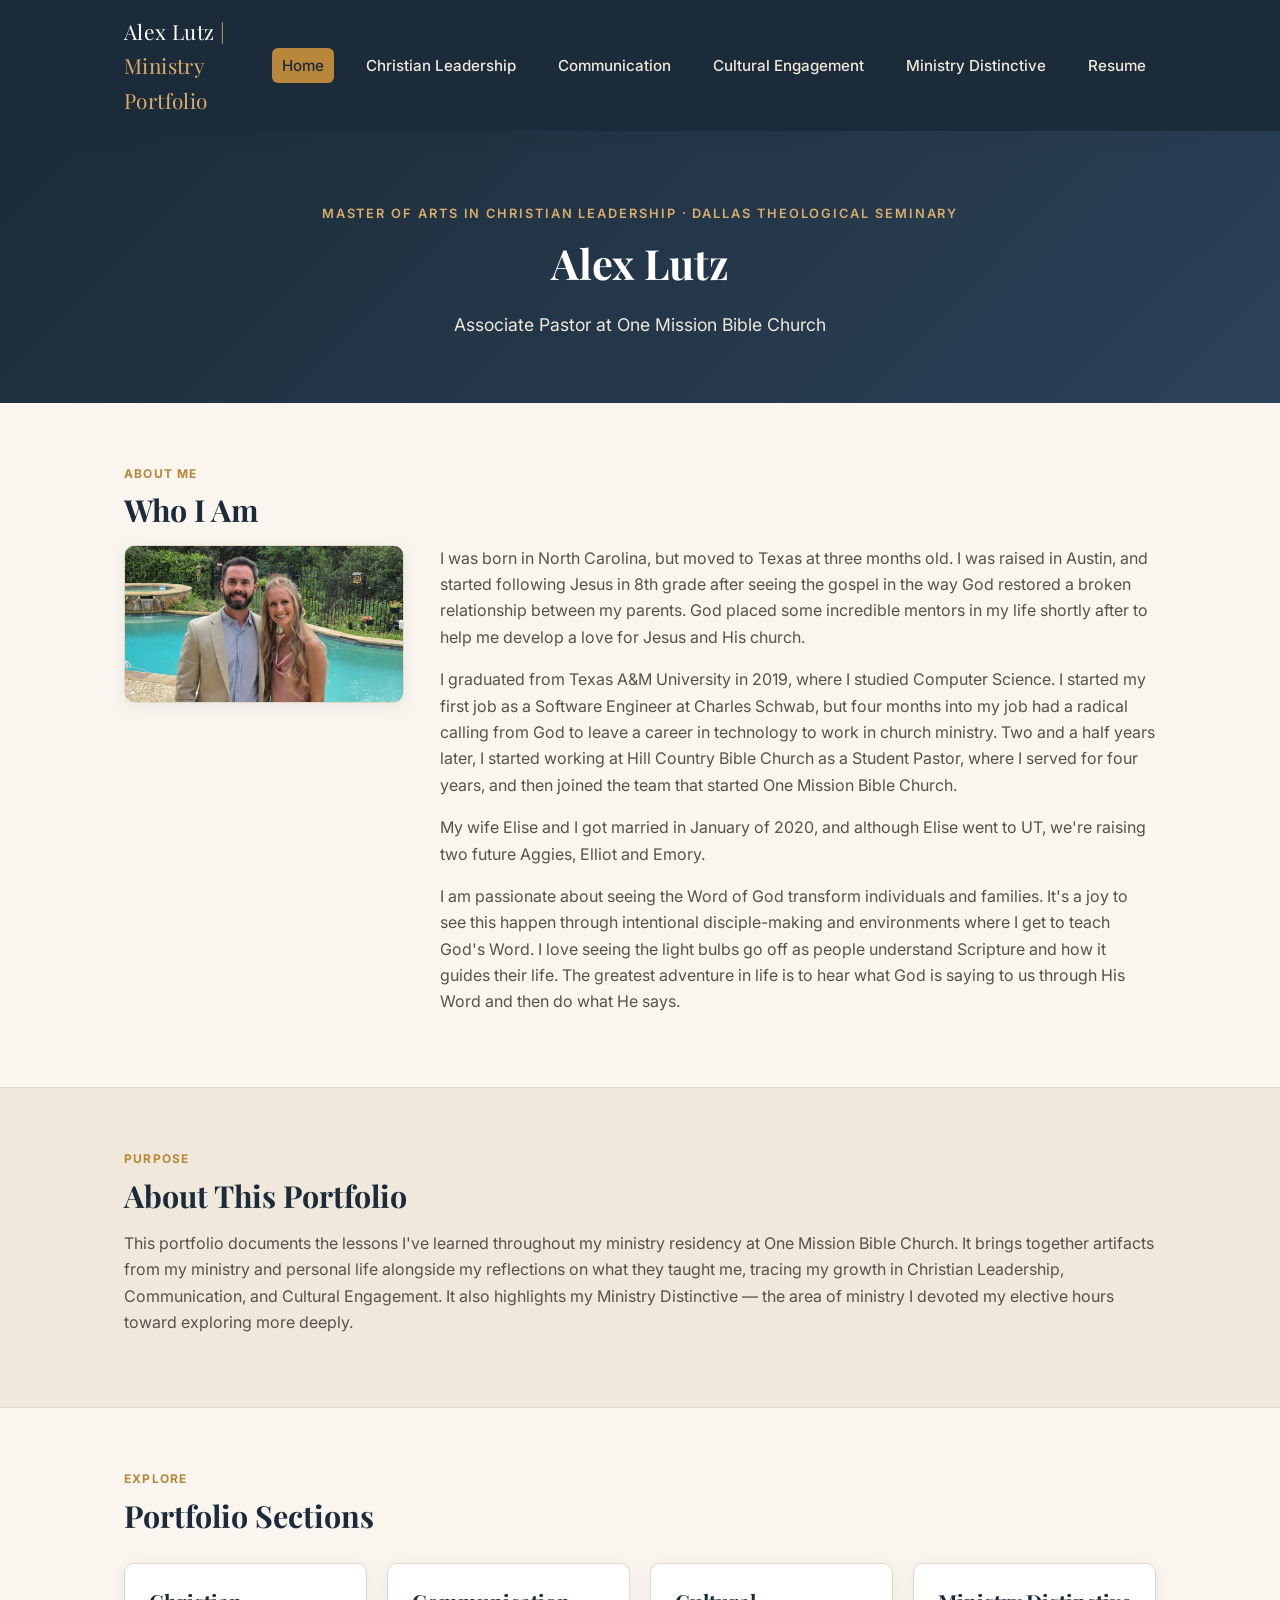
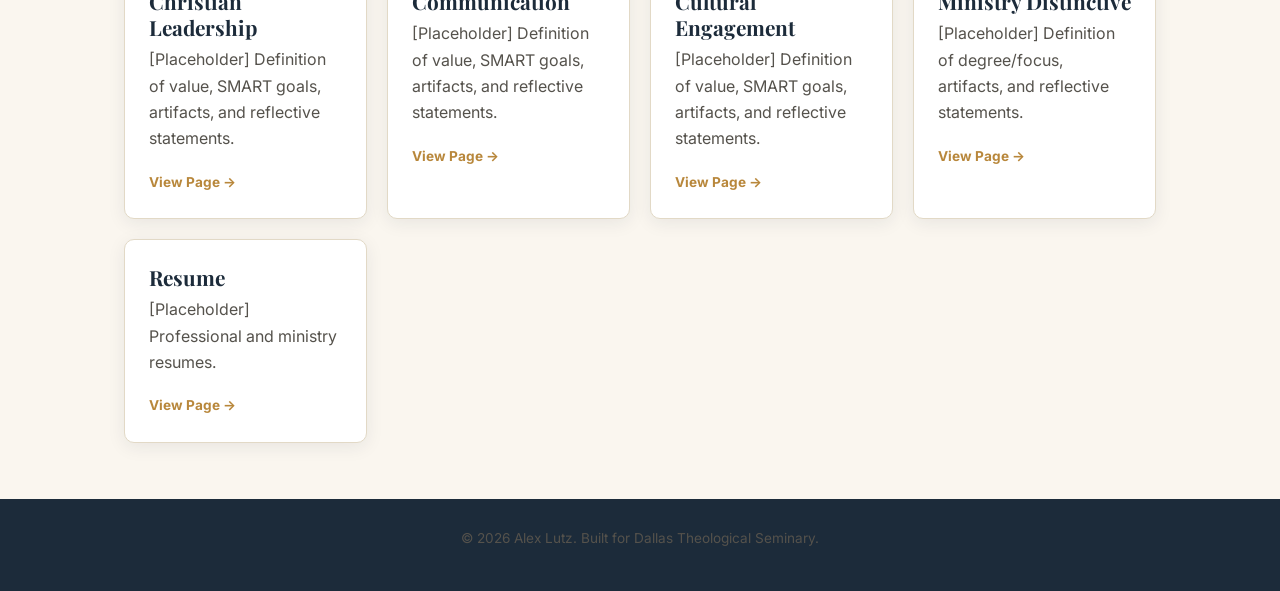
==== index.html @ 28651040 "Initial commit of ministry portfolio site Co-Authored-By: Claude Sonnet 5 <noreply@anthropic.com>" ====
<!DOCTYPE html>
<html lang="en">
<head>
<meta charset="UTF-8" />
<meta name="viewport" content="width=device-width, initial-scale=1.0" />
<title>Home | Ministry Portfolio</title>
<link rel="preconnect" href="https://fonts.googleapis.com">
<link href="https://fonts.googleapis.com/css2?family=Inter:wght@400;500;600;700&family=Playfair+Display:wght@600;700&display=swap" rel="stylesheet">
<link rel="stylesheet" href="css/style.css" />
</head>
<body>

<header class="site-header">
  <nav class="nav-bar">
    <a class="brand" href="index.html">Alex Lutz <span>| Ministry Portfolio</span></a>
    <button class="nav-toggle" aria-label="Toggle navigation">&#9776;</button>
    <ul class="nav-links">
      <li><a href="index.html">Home</a></li>
      <li><a href="christian-leadership.html">Christian Leadership</a></li>
      <li><a href="communication.html">Communication</a></li>
      <li><a href="cultural-engagement.html">Cultural Engagement</a></li>
      <li><a href="ministry-distinctive.html">Ministry Distinctive</a></li>
      <li><a href="resume.html">Resume</a></li>
    </ul>
  </nav>
</header>

<section class="hero">
  <div class="container">
    <p class="eyebrow">Master of Arts in Christian Leadership &middot; Dallas Theological Seminary</p>
    <h1>Alex Lutz</h1>
    <p class="lead">Associate Pastor at One Mission Bible Church</p>
  </div>
</section>

<section class="block">
  <div class="container">
    <span class="section-label">About Me</span>
    <h2>Who I Am</h2>
    <div class="about-grid">
      <img class="about-photo" src="assets/alex-and-elise.jpg" alt="Alex Lutz and his wife Elise" />
      <div>
        <p>I was born in North Carolina, but moved to Texas at three months old. I was raised in Austin, and started
        following Jesus in 8th grade after seeing the gospel in the way God restored a broken relationship between my
        parents. God placed some incredible mentors in my life shortly after to help me develop a love for Jesus and
        His church.</p>
        <p>I graduated from Texas A&amp;M University in 2019, where I studied Computer Science. I started my first job
        as a Software Engineer at Charles Schwab, but four months into my job had a radical calling from God to leave a
        career in technology to work in church ministry. Two and a half years later, I started working at Hill Country
        Bible Church as a Student Pastor, where I served for four years, and then joined the team that started One
        Mission Bible Church.</p>
        <p>My wife Elise and I got married in January of 2020, and although Elise went to UT, we're raising two future
        Aggies, Elliot and Emory.</p>
        <p>I am passionate about seeing the Word of God transform individuals and families. It's a joy to see this
        happen through intentional disciple-making and environments where I get to teach God's Word. I love seeing the
        light bulbs go off as people understand Scripture and how it guides their life. The greatest adventure in life
        is to hear what God is saying to us through His Word and then do what He says.</p>
      </div>
    </div>
  </div>
</section>

<section class="block alt">
  <div class="container">
    <span class="section-label">Purpose</span>
    <h2>About This Portfolio</h2>
    <p>This portfolio documents the lessons I've learned throughout my ministry residency at One Mission Bible
    Church. It brings together artifacts from my ministry and personal life alongside my reflections on what they
    taught me, tracing my growth in Christian Leadership, Communication, and Cultural Engagement. It also
    highlights my Ministry Distinctive — the area of ministry I devoted my elective hours toward exploring more
    deeply.</p>
  </div>
</section>

<section class="block">
  <div class="container">
    <span class="section-label">Explore</span>
    <h2>Portfolio Sections</h2>
    <div class="page-nav-grid">
      <div class="page-nav-card">
        <h3>Christian Leadership</h3>
        <p>[Placeholder] Definition of value, SMART goals, artifacts, and reflective statements.</p>
        <a class="card-link" href="christian-leadership.html">View Page &rarr;</a>
      </div>
      <div class="page-nav-card">
        <h3>Communication</h3>
        <p>[Placeholder] Definition of value, SMART goals, artifacts, and reflective statements.</p>
        <a class="card-link" href="communication.html">View Page &rarr;</a>
      </div>
      <div class="page-nav-card">
        <h3>Cultural Engagement</h3>
        <p>[Placeholder] Definition of value, SMART goals, artifacts, and reflective statements.</p>
        <a class="card-link" href="cultural-engagement.html">View Page &rarr;</a>
      </div>
      <div class="page-nav-card">
        <h3>Ministry Distinctive</h3>
        <p>[Placeholder] Definition of degree/focus, artifacts, and reflective statements.</p>
        <a class="card-link" href="ministry-distinctive.html">View Page &rarr;</a>
      </div>
      <div class="page-nav-card">
        <h3>Resume</h3>
        <p>[Placeholder] Professional and ministry resumes.</p>
        <a class="card-link" href="resume.html">View Page &rarr;</a>
      </div>
    </div>
  </div>
</section>

<footer class="site-footer">
  <div class="container">
    <p>&copy; 2026 Alex Lutz. Built for Dallas Theological Seminary.</p>
  </div>
</footer>

<script src="js/main.js"></script>
</body>
</html>
---- css/style.css ----
/* ==========================================================================
   Ministry Portfolio — shared stylesheet
   ========================================================================== */

:root {
  --color-navy: #1c2b3a;
  --color-navy-light: #2c4258;
  --color-gold: #b8873b;
  --color-gold-light: #d9ad6a;
  --color-cream: #faf6ef;
  --color-cream-dark: #f0e9db;
  --color-ink: #262421;
  --color-ink-soft: #55524c;
  --color-border: #e2d9c6;
  --color-white: #ffffff;

  --font-serif: "Playfair Display", Georgia, "Times New Roman", serif;
  --font-sans: "Inter", -apple-system, BlinkMacSystemFont, "Segoe UI", sans-serif;

  --max-width: 1080px;
  --radius: 10px;
  --shadow-soft: 0 4px 18px rgba(28, 43, 58, 0.08);
}

* { box-sizing: border-box; }

html { scroll-behavior: smooth; }

body {
  margin: 0;
  font-family: var(--font-sans);
  color: var(--color-ink);
  background: var(--color-cream);
  line-height: 1.65;
}

h1, h2, h3, h4 {
  font-family: var(--font-serif);
  color: var(--color-navy);
  line-height: 1.25;
  margin: 0 0 0.5em;
}

h1 { font-size: 2.6rem; }
h2 { font-size: 1.9rem; }
h3 { font-size: 1.3rem; }

p { margin: 0 0 1em; color: var(--color-ink-soft); }

a { color: var(--color-gold); text-decoration: none; }
a:hover { text-decoration: underline; }

img { max-width: 100%; display: block; }

.container {
  max-width: var(--max-width);
  margin: 0 auto;
  padding: 0 24px;
}

/* ---------- Header / Nav ---------- */

.site-header {
  background: var(--color-navy);
  position: sticky;
  top: 0;
  z-index: 100;
  box-shadow: var(--shadow-soft);
}

.nav-bar {
  display: flex;
  align-items: center;
  justify-content: space-between;
  padding: 14px 24px;
  max-width: var(--max-width);
  margin: 0 auto;
}

.brand {
  font-family: var(--font-serif);
  color: var(--color-white);
  font-size: 1.3rem;
  letter-spacing: 0.02em;
  text-decoration: none;
}

.brand span { color: var(--color-gold-light); }

.nav-toggle {
  display: none;
  background: none;
  border: none;
  color: var(--color-white);
  font-size: 1.6rem;
  cursor: pointer;
}

.nav-links {
  display: flex;
  gap: 22px;
  list-style: none;
  margin: 0;
  padding: 0;
}

.nav-links a {
  color: var(--color-cream-dark);
  font-size: 0.95rem;
  font-weight: 500;
  padding: 8px 10px;
  border-radius: 6px;
  transition: background 0.15s ease, color 0.15s ease;
  white-space: nowrap;
}

.nav-links a:hover {
  background: var(--color-navy-light);
  color: var(--color-white);
  text-decoration: none;
}

.nav-links a.active {
  background: var(--color-gold);
  color: var(--color-navy);
}

/* ---------- Hero ---------- */

.hero {
  background: linear-gradient(135deg, var(--color-navy) 0%, var(--color-navy-light) 100%);
  color: var(--color-white);
  padding: 72px 0 64px;
  text-align: center;
}

.hero h1 { color: var(--color-white); }
.hero .eyebrow {
  text-transform: uppercase;
  letter-spacing: 0.15em;
  font-size: 0.8rem;
  color: var(--color-gold-light);
  font-weight: 600;
}
.hero p.lead {
  color: var(--color-cream-dark);
  max-width: 640px;
  margin: 0 auto;
  font-size: 1.1rem;
}

.page-hero {
  background: linear-gradient(135deg, var(--color-navy) 0%, var(--color-navy-light) 100%);
  color: var(--color-white);
  padding: 56px 0 48px;
  text-align: center;
}
.page-hero h1 { color: var(--color-white); margin-bottom: 0.3em; }
.page-hero .eyebrow {
  text-transform: uppercase;
  letter-spacing: 0.15em;
  font-size: 0.78rem;
  color: var(--color-gold-light);
  font-weight: 600;
}
.page-hero .lead { color: var(--color-cream-dark); max-width: 620px; margin: 0 auto; }

/* ---------- Sections ---------- */

section.block {
  padding: 56px 0;
  border-bottom: 1px solid var(--color-border);
}
section.block:last-of-type { border-bottom: none; }
section.block.alt { background: var(--color-cream-dark); }

.section-label {
  display: inline-block;
  text-transform: uppercase;
  letter-spacing: 0.1em;
  font-size: 0.75rem;
  font-weight: 700;
  color: var(--color-gold);
  margin-bottom: 8px;
}

.placeholder-box {
  background: var(--color-white);
  border: 1.5px dashed var(--color-gold-light);
  border-radius: var(--radius);
  padding: 18px 20px;
  color: var(--color-ink-soft);
  font-style: italic;
}
.placeholder-box strong { color: var(--color-navy); font-style: normal; }

/* ---------- About Me ---------- */

.about-grid {
  display: grid;
  grid-template-columns: 280px 1fr;
  gap: 36px;
  align-items: start;
}

.about-photo {
  border-radius: var(--radius);
  box-shadow: var(--shadow-soft);
  border: 1px solid var(--color-border);
}

@media (max-width: 700px) {
  .about-grid {
    grid-template-columns: 1fr;
  }
  .about-photo {
    max-width: 320px;
    margin: 0 auto 12px;
  }
}

/* ---------- Cards ---------- */

.card-grid {
  display: grid;
  grid-template-columns: repeat(auto-fit, minmax(240px, 1fr));
  gap: 20px;
  margin-top: 20px;
}

.card {
  background: var(--color-white);
  border: 1px solid var(--color-border);
  border-radius: var(--radius);
  padding: 20px;
  box-shadow: var(--shadow-soft);
}

.card .tag {
  display: inline-block;
  font-size: 0.7rem;
  text-transform: uppercase;
  letter-spacing: 0.06em;
  font-weight: 700;
  background: var(--color-cream-dark);
  color: var(--color-navy);
  padding: 3px 10px;
  border-radius: 20px;
  margin-bottom: 10px;
}

.card h3 { margin-bottom: 6px; }
.card p { margin-bottom: 8px; font-size: 0.95rem; }
.card .artifact-link { font-size: 0.85rem; font-weight: 600; }

/* ---------- SMART goal table ---------- */

.smart-goal {
  background: var(--color-white);
  border: 1px solid var(--color-border);
  border-radius: var(--radius);
  padding: 22px;
  margin-bottom: 20px;
  box-shadow: var(--shadow-soft);
}

.smart-goal h3 { margin-bottom: 12px; }

.smart-grid {
  display: grid;
  grid-template-columns: repeat(auto-fit, minmax(180px, 1fr));
  gap: 12px;
}

.smart-item {
  background: var(--color-cream-dark);
  border-radius: 8px;
  padding: 10px 14px;
}

.smart-item .letter {
  font-family: var(--font-serif);
  font-weight: 700;
  color: var(--color-gold);
  font-size: 0.85rem;
  text-transform: uppercase;
  display: block;
  margin-bottom: 4px;
}

.smart-item p { margin: 0; font-size: 0.9rem; color: var(--color-ink-soft); }

/* ---------- Reflective statements ---------- */

.reflection-block {
  margin-bottom: 28px;
}
.reflection-block h3 {
  display: flex;
  align-items: center;
  gap: 10px;
}
.reflection-block h3 .num {
  background: var(--color-navy);
  color: var(--color-white);
  border-radius: 50%;
  width: 28px;
  height: 28px;
  font-size: 0.85rem;
  font-family: var(--font-sans);
  display: inline-flex;
  align-items: center;
  justify-content: center;
  flex-shrink: 0;
}

/* ---------- Resume page ---------- */

.resume-grid {
  display: grid;
  grid-template-columns: repeat(auto-fit, minmax(320px, 1fr));
  gap: 24px;
  margin-top: 24px;
}

.resume-card {
  background: var(--color-white);
  border: 1px solid var(--color-border);
  border-radius: var(--radius);
  padding: 26px;
  box-shadow: var(--shadow-soft);
}

.btn-resume {
  display: inline-flex;
  align-items: center;
  gap: 10px;
  margin-top: 14px;
  padding: 14px 24px;
  font-size: 1rem;
}

.btn-icon { font-size: 1.1rem; }

.btn {
  display: inline-block;
  background: var(--color-gold);
  color: var(--color-navy);
  font-weight: 700;
  padding: 10px 20px;
  border-radius: 6px;
  font-size: 0.9rem;
  text-decoration: none;
}
.btn:hover { background: var(--color-gold-light); text-decoration: none; }

/* ---------- Home page grid nav ---------- */

.page-nav-grid {
  display: grid;
  grid-template-columns: repeat(auto-fit, minmax(220px, 1fr));
  gap: 20px;
  margin-top: 28px;
}

.page-nav-card {
  background: var(--color-white);
  border: 1px solid var(--color-border);
  border-radius: var(--radius);
  padding: 24px;
  box-shadow: var(--shadow-soft);
  text-align: left;
  transition: transform 0.15s ease, box-shadow 0.15s ease;
}
.page-nav-card:hover {
  transform: translateY(-3px);
  box-shadow: 0 8px 24px rgba(28,43,58,0.14);
}
.page-nav-card h3 { margin-bottom: 6px; }
.page-nav-card a.card-link {
  font-weight: 700;
  font-size: 0.85rem;
}

/* ---------- Footer ---------- */

.site-footer {
  background: var(--color-navy);
  color: var(--color-cream-dark);
  text-align: center;
  padding: 28px 0;
  font-size: 0.85rem;
}
.site-footer a { color: var(--color-gold-light); }

/* ---------- Responsive ---------- */

@media (max-width: 780px) {
  .nav-toggle { display: block; }
  .nav-links {
    position: absolute;
    top: 100%;
    left: 0;
    right: 0;
    background: var(--color-navy);
    flex-direction: column;
    padding: 10px 20px 18px;
    display: none;
    gap: 6px;
  }
  .nav-links.open { display: flex; }
  .nav-bar { position: relative; }
  h1 { font-size: 2rem; }
  h2 { font-size: 1.5rem; }
}
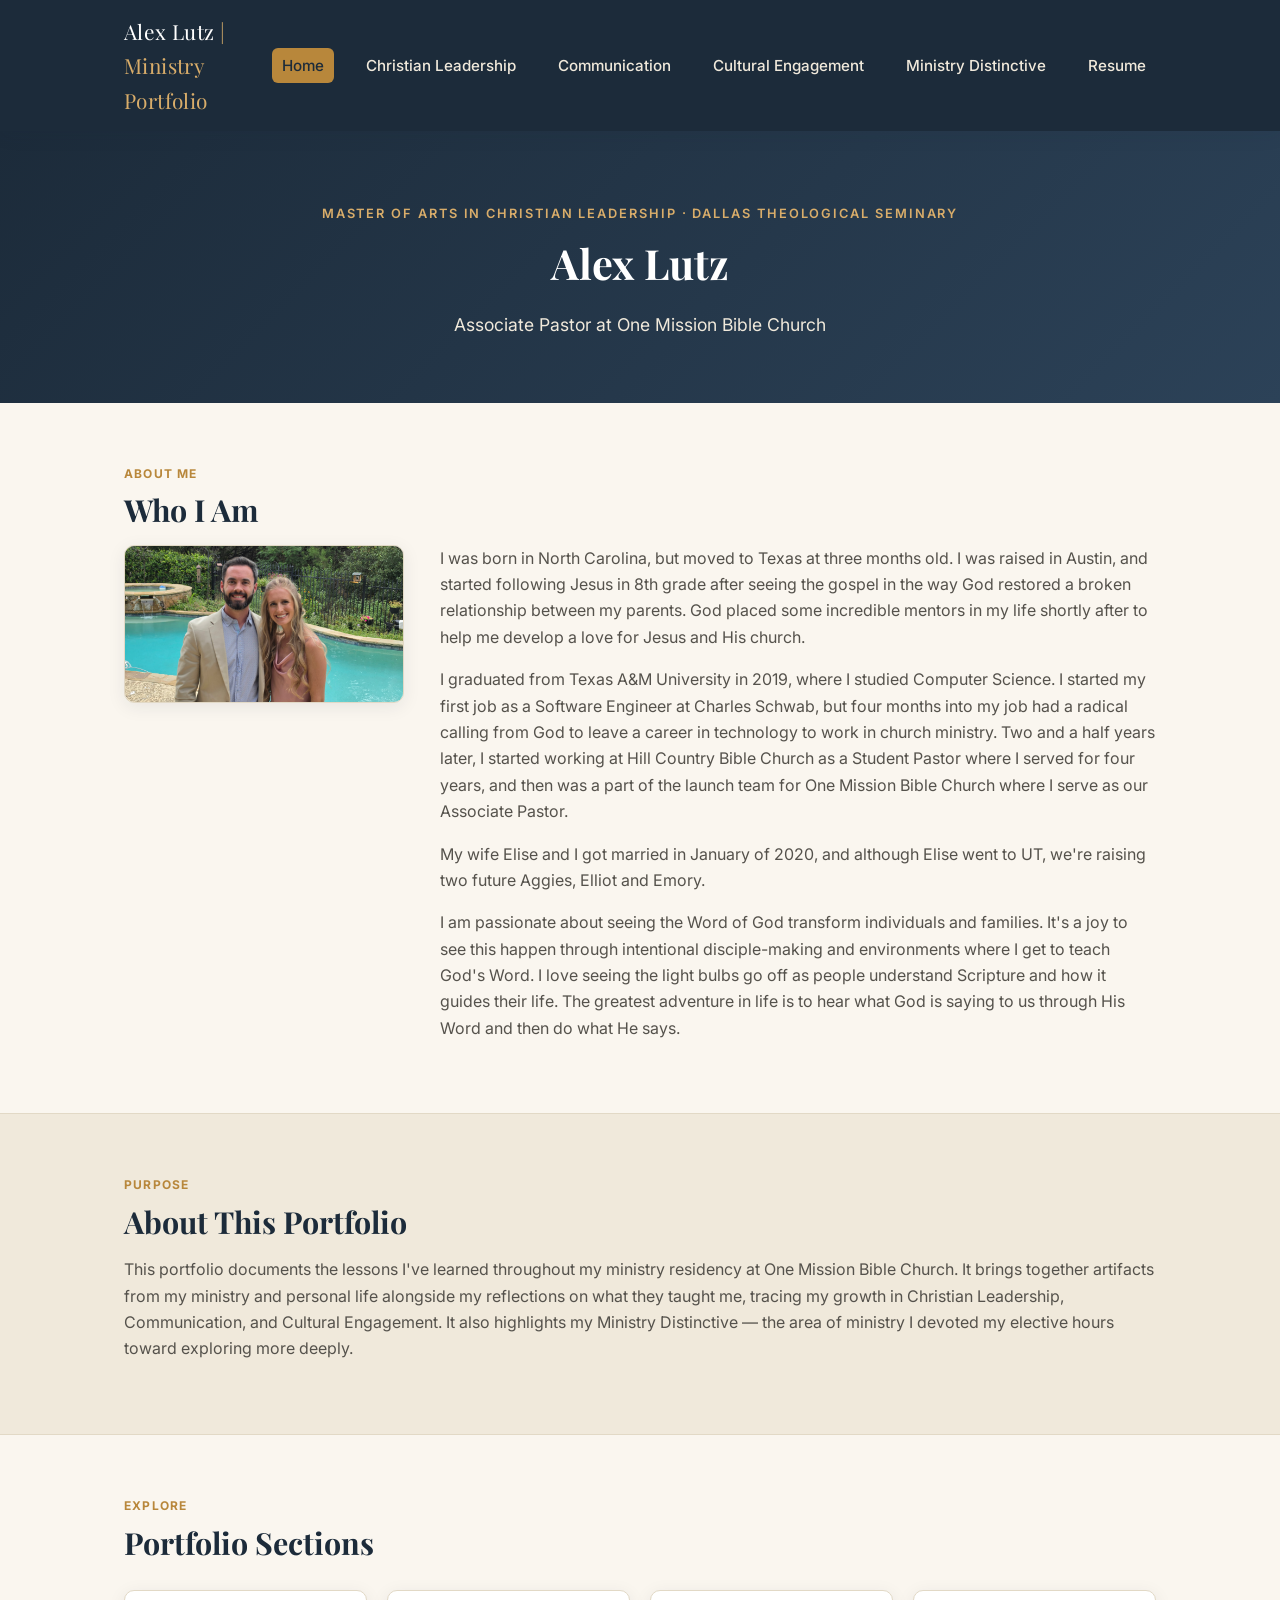
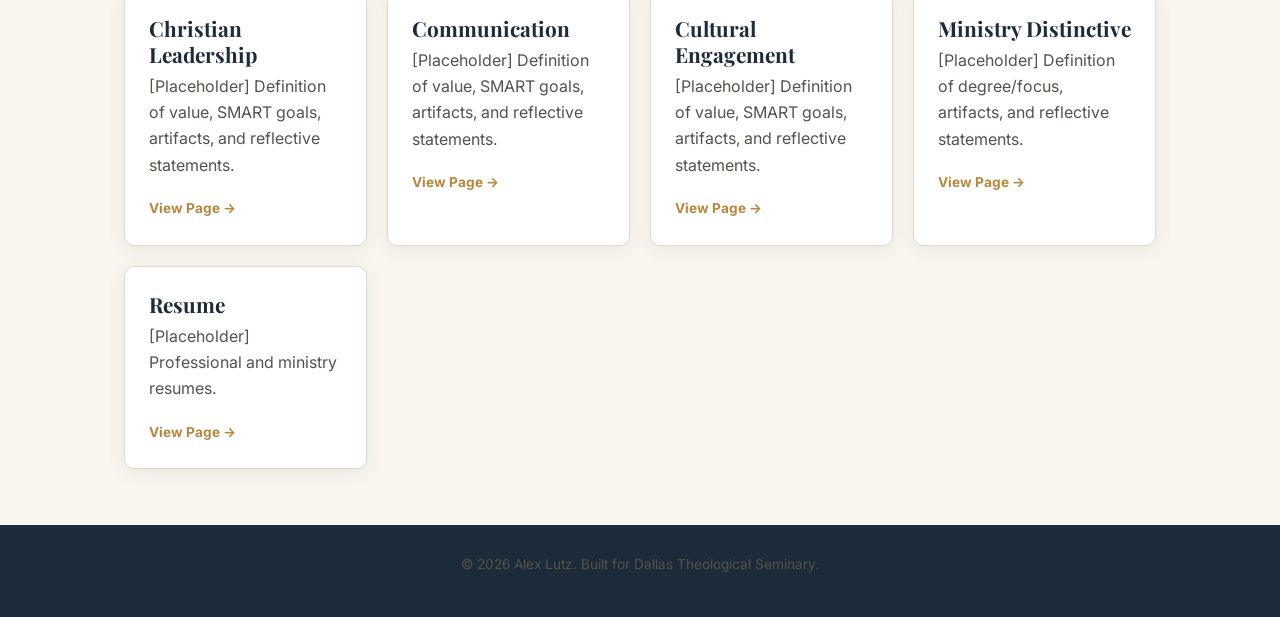
==== commit 68f8a822: "Update bio paragraph about ministry transition Co-Authored-By: Claude Sonnet 5 <noreply@anthropic.co" ====
--- a/index.html
+++ b/index.html
@@ -47,8 +47,8 @@
         <p>I graduated from Texas A&amp;M University in 2019, where I studied Computer Science. I started my first job
         as a Software Engineer at Charles Schwab, but four months into my job had a radical calling from God to leave a
         career in technology to work in church ministry. Two and a half years later, I started working at Hill Country
-        Bible Church as a Student Pastor, where I served for four years, and then joined the team that started One
-        Mission Bible Church.</p>
+        Bible Church as a Student Pastor where I served for four years, and then was a part of the launch team for One
+        Mission Bible Church where I serve as our Associate Pastor.</p>
         <p>My wife Elise and I got married in January of 2020, and although Elise went to UT, we're raising two future
         Aggies, Elliot and Emory.</p>
         <p>I am passionate about seeing the Word of God transform individuals and families. It's a joy to see this
